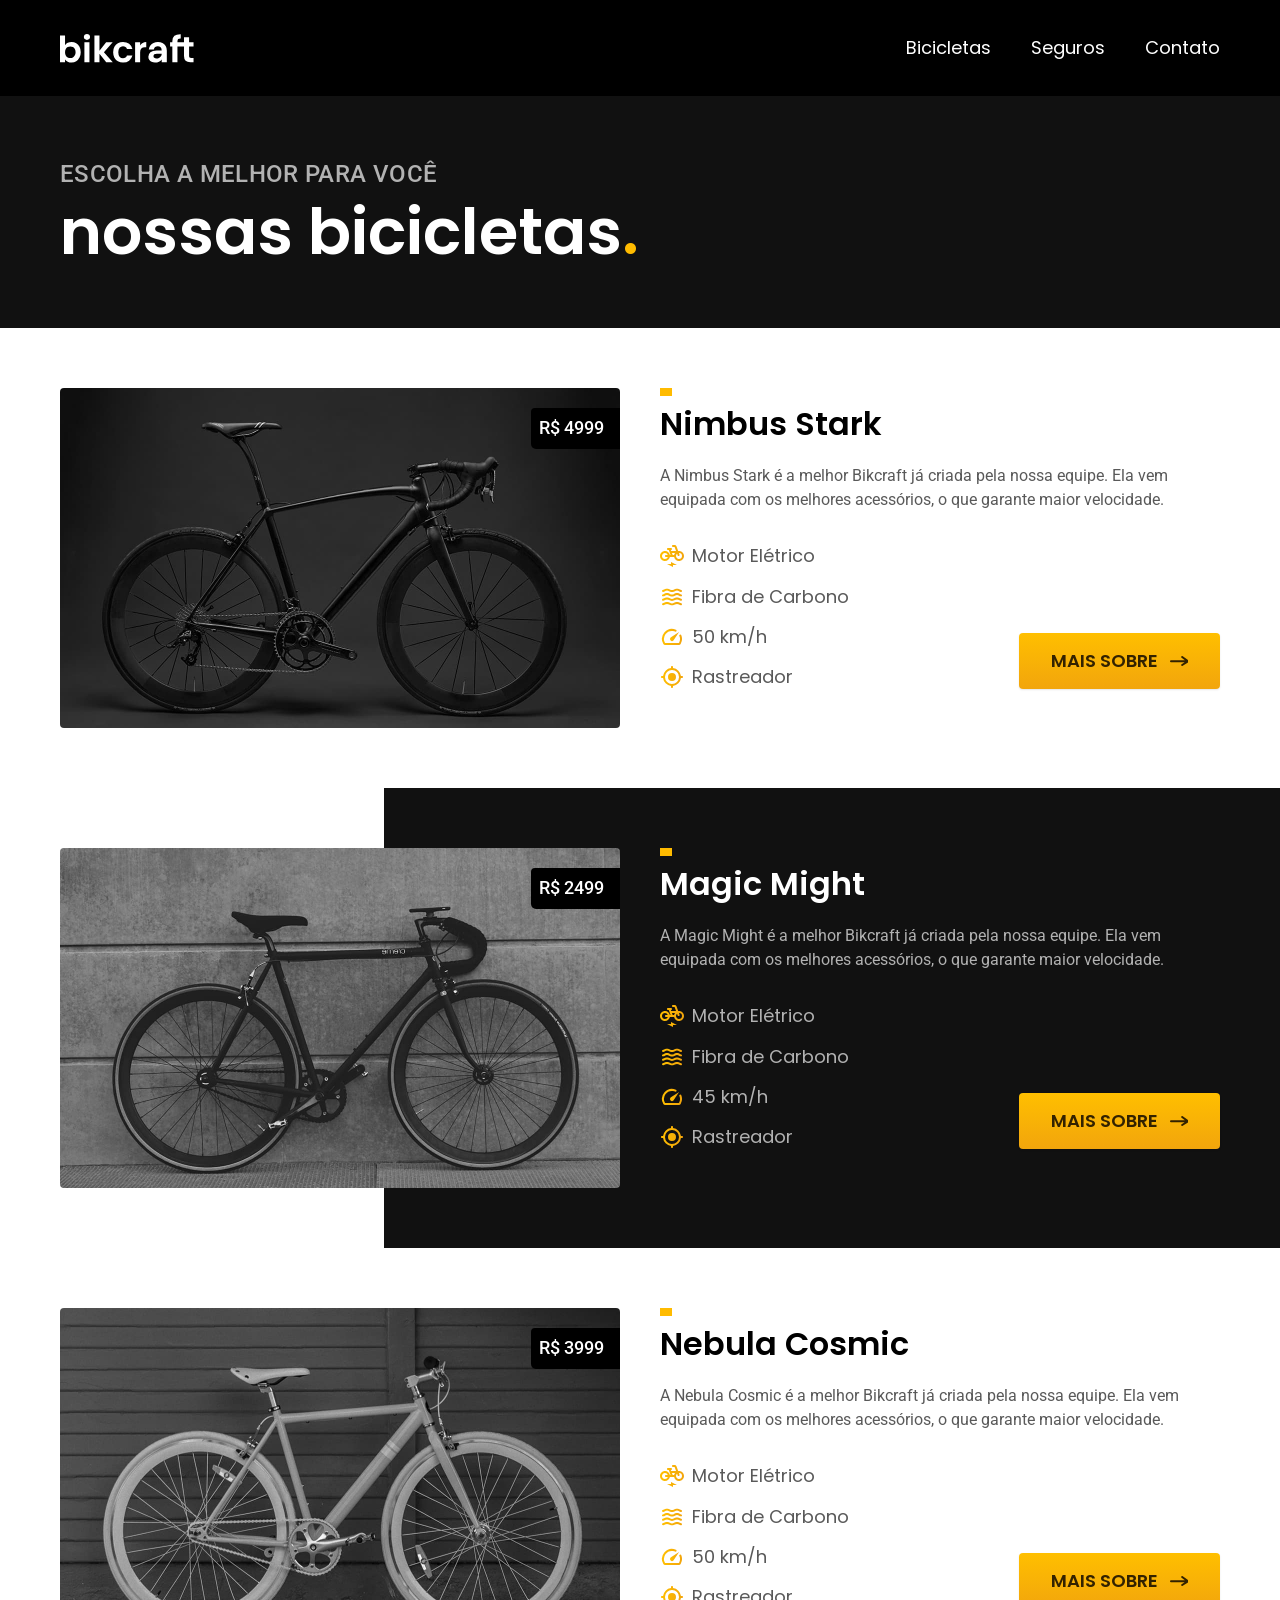
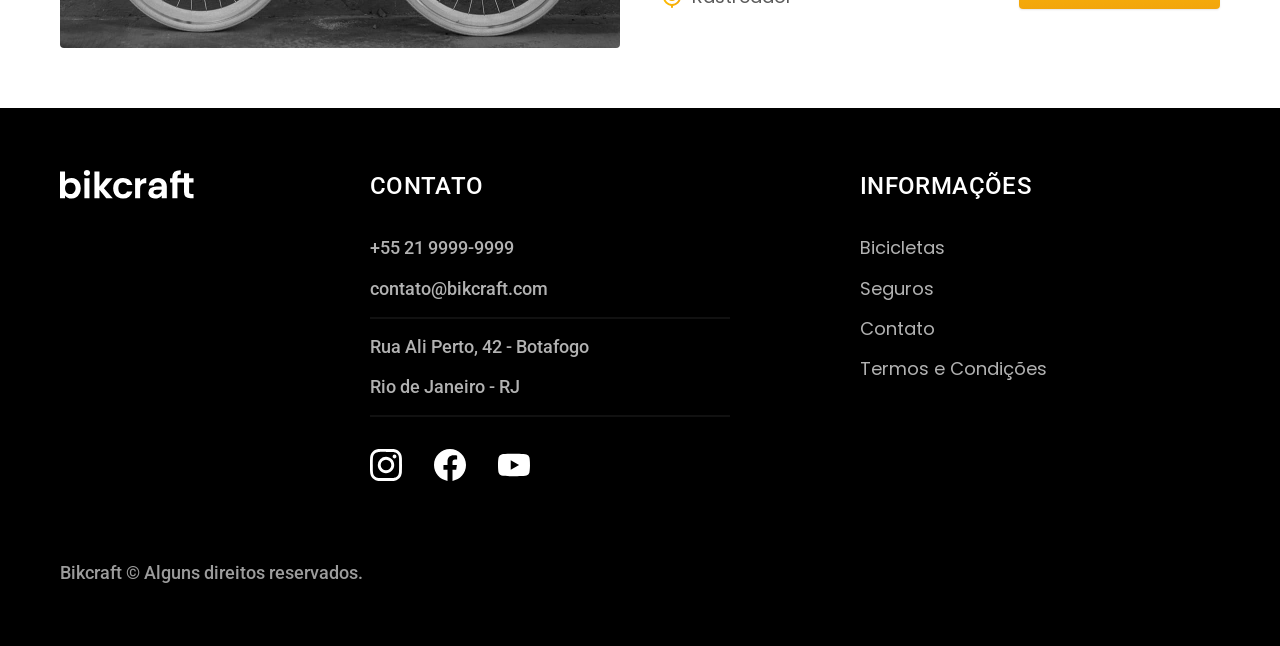
==== bicicletas.html @ 34d0e135 "feat(bicycles): add bicycle page" ====
<!DOCTYPE html>
<html lang="pt-br">

<head>
    <meta charset="UTF-8">
    <meta name="viewport" content="width=device-width, initial-scale=1.0">
    <meta name="description" content="Termos e condições.">
    <title>Bicicletas | Bikcraft</title>
    <link rel="stylesheet" href="./css/style.css">
    <link rel="preconnect" href="https://fonts.googleapis.com">
    <link rel="preconnect" href="https://fonts.gstatic.com" crossorigin>
    <link href="https://fonts.googleapis.com/css2?family=Merriweather:ital,wght@1,900&family=Poppins:wght@400;600&family=Roboto:wght@400;500&display=swap" rel="stylesheet">
</head>

<body id="bicicletas">
    <header class="header-bg">
        <div class="header container">
            <a href="./">
                <img src="./img/bikcraft.svg" alt="Bikcraft">
            </a>
            <nav aria-label="primaria">
                <ul class="header-menu cor-0 font-1-m">
                    <li><a href="./bicicletas.html">Bicicletas</a></li>
                    <li><a href="./seguros.html">Seguros</a></li>
                    <li><a href="./contato.html">Contato</a></li>
                </ul>
            </nav>
        </div>
    </header>
    <main>
        <div class="titulo-bg">
            <div class="titulo container">
                <p class="font-2-l-b cor-5">Escolha a melhor para você</p>
                <h1 class="font-1-xxl cor-0">nossas bicicletas<span class="cor-p1">.</span></h1>
            </div>
        </div>
        <div class="bicicletas container">
            <div class="bicicletas-imagem">
                <img src="./img/bicicletas/nimbus.jpg" alt="Bicicleta preta">
                <span class="font-2-m cor-0">R$ 4999</span>
            </div>
            <div class="bicicletas-conteudo">
                <h2 class="font-1-xl">Nimbus Stark</h2>
                <p class="font-2-s cor-8">A Nimbus Stark é a melhor Bikcraft já criada pela nossa equipe. Ela vem equipada com os melhores acessórios, o que garante maior velocidade.</p>
                <ul class="font-1-m cor-8">
                    <li><img src="./img/icones/eletrica.svg" alt="">Motor Elétrico</li>
                    <li><img src="./img/icones/carbono.svg" alt="">Fibra de Carbono</li>
                    <li><img src="./img/icones/velocidade.svg" alt="">50 km/h</li>
                    <li><img src="./img/icones/rastreador.svg" alt="">Rastreador</li>
                </ul>
                <a class="botao seta" href="./bicicletas/nimbus.html">Mais sobre</a>
            </div>
        </div>
        <div class="bicicletas-bg">
            <div class="bicicletas container">
                <div class="bicicletas-imagem">
                    <img src="./img/bicicletas/magic.jpg" alt="Bicicleta preta">
                    <span class="font-2-m cor-0">R$ 2499</span>
                </div>
                <div class="bicicletas-conteudo">
                    <h2 class="font-1-xl cor-0">Magic Might</h2>
                    <p class="font-2-s cor-5">A Magic Might é a melhor Bikcraft já criada pela nossa equipe. Ela vem equipada com os melhores acessórios, o que garante maior velocidade.</p>
                    <ul class="font-1-m cor-5">
                        <li><img src="./img/icones/eletrica.svg" alt="">Motor Elétrico</li>
                        <li><img src="./img/icones/carbono.svg" alt="">Fibra de Carbono</li>
                        <li><img src="./img/icones/velocidade.svg" alt="">45 km/h</li>
                        <li><img src="./img/icones/rastreador.svg" alt="">Rastreador</li>
                    </ul>
                    <a class="botao seta" href="./bicicletas/magic.html">Mais sobre</a>
                </div>
            </div>
        </div>
        <div class="bicicletas container">
            <div class="bicicletas-imagem">
                <img src="./img/bicicletas/nebula.jpg" alt="Bicicleta preta">
                <span class="font-2-m cor-0">R$ 3999</span>
            </div>
            <div class="bicicletas-conteudo">
                <h2 class="font-1-xl">Nebula Cosmic</h2>
                <p class="font-2-s cor-8">A Nebula Cosmic é a melhor Bikcraft já criada pela nossa equipe. Ela vem equipada com os melhores acessórios, o que garante maior velocidade.</p>
                <ul class="font-1-m cor-8">
                    <li><img src="./img/icones/eletrica.svg" alt="">Motor Elétrico</li>
                    <li><img src="./img/icones/carbono.svg" alt="">Fibra de Carbono</li>
                    <li><img src="./img/icones/velocidade.svg" alt="">50 km/h</li>
                    <li><img src="./img/icones/rastreador.svg" alt="">Rastreador</li>
                </ul>
                <a class="botao seta" href="./bicicletas/nebula.html">Mais sobre</a>
            </div>
        </div>
    </main>
    <footer class="footer-bg">
        <div class="footer container">
            <img src="./img/bikcraft.svg" alt="Bikcraft">
            <div class="footer-contato">
                <h3 class="font-2-l-b cor-0">Contato</h3>
                <ul class="font-2-m cor-5">
                    <li><a href="tel:+552199999999">+55 21 9999-9999</a></li>
                    <li><a href="mailto:contato@bikcraft.com">contato@bikcraft.com</a></li>
                    <li>Rua Ali Perto, 42 - Botafogo</li>
                    <li>Rio de Janeiro - RJ</li>
                </ul>
                <div class="footer-redes">
                    <a href="./"><img src="./img/redes/instagram.svg" alt="Instagram"></a>
                    <a href="./"><img src="./img/redes/facebook.svg" alt="Facebook"></a>
                    <a href="./"><img src="./img/redes/youtube.svg" alt="Youtube"></a>
                </div>
            </div>
            <div class="footer-informacoes">
                <h3 class="font-2-l-b cor-0">Informações</h3>
                <nav>
                    <ul class="font-1-m cor-5">
                        <li><a href="./bicicletas.html">Bicicletas</a></li>
                        <li><a href="./seguros.html">Seguros</a></li>
                        <li><a href="./contato.html">Contato</a></li>
                        <li><a href="./termos.html">Termos e Condições</a></li>
                    </ul>
                </nav>
            </div>
            <p class="footer-copy font-2-m cor-6">Bikcraft © Alguns direitos reservados.</p>
        </div>
    </footer>
---- css/style.css ----
@import url(./global/global.css);
@import url(./global/header.css);
@import url(./global/footer.css);

/* utilidades */
@import url(./utilidades/tipografia.css);
@import url(./utilidades/cores.css);
@import url(./utilidades/componentes.css);

/* home */
@import url(./home/introducao.css);
@import url(./home/tecnologia.css);
@import url(./home/parceiros.css);
@import url(./home/depoimento.css);

/* bicicletas */
@import url(./bicicletas/bicicletas-lista.css);
@import url(./bicicletas/bicicletas.css);

/* seguros */
@import url(./seguros/seguros.css);

/* termos */
@import url(./termos/termos.css);
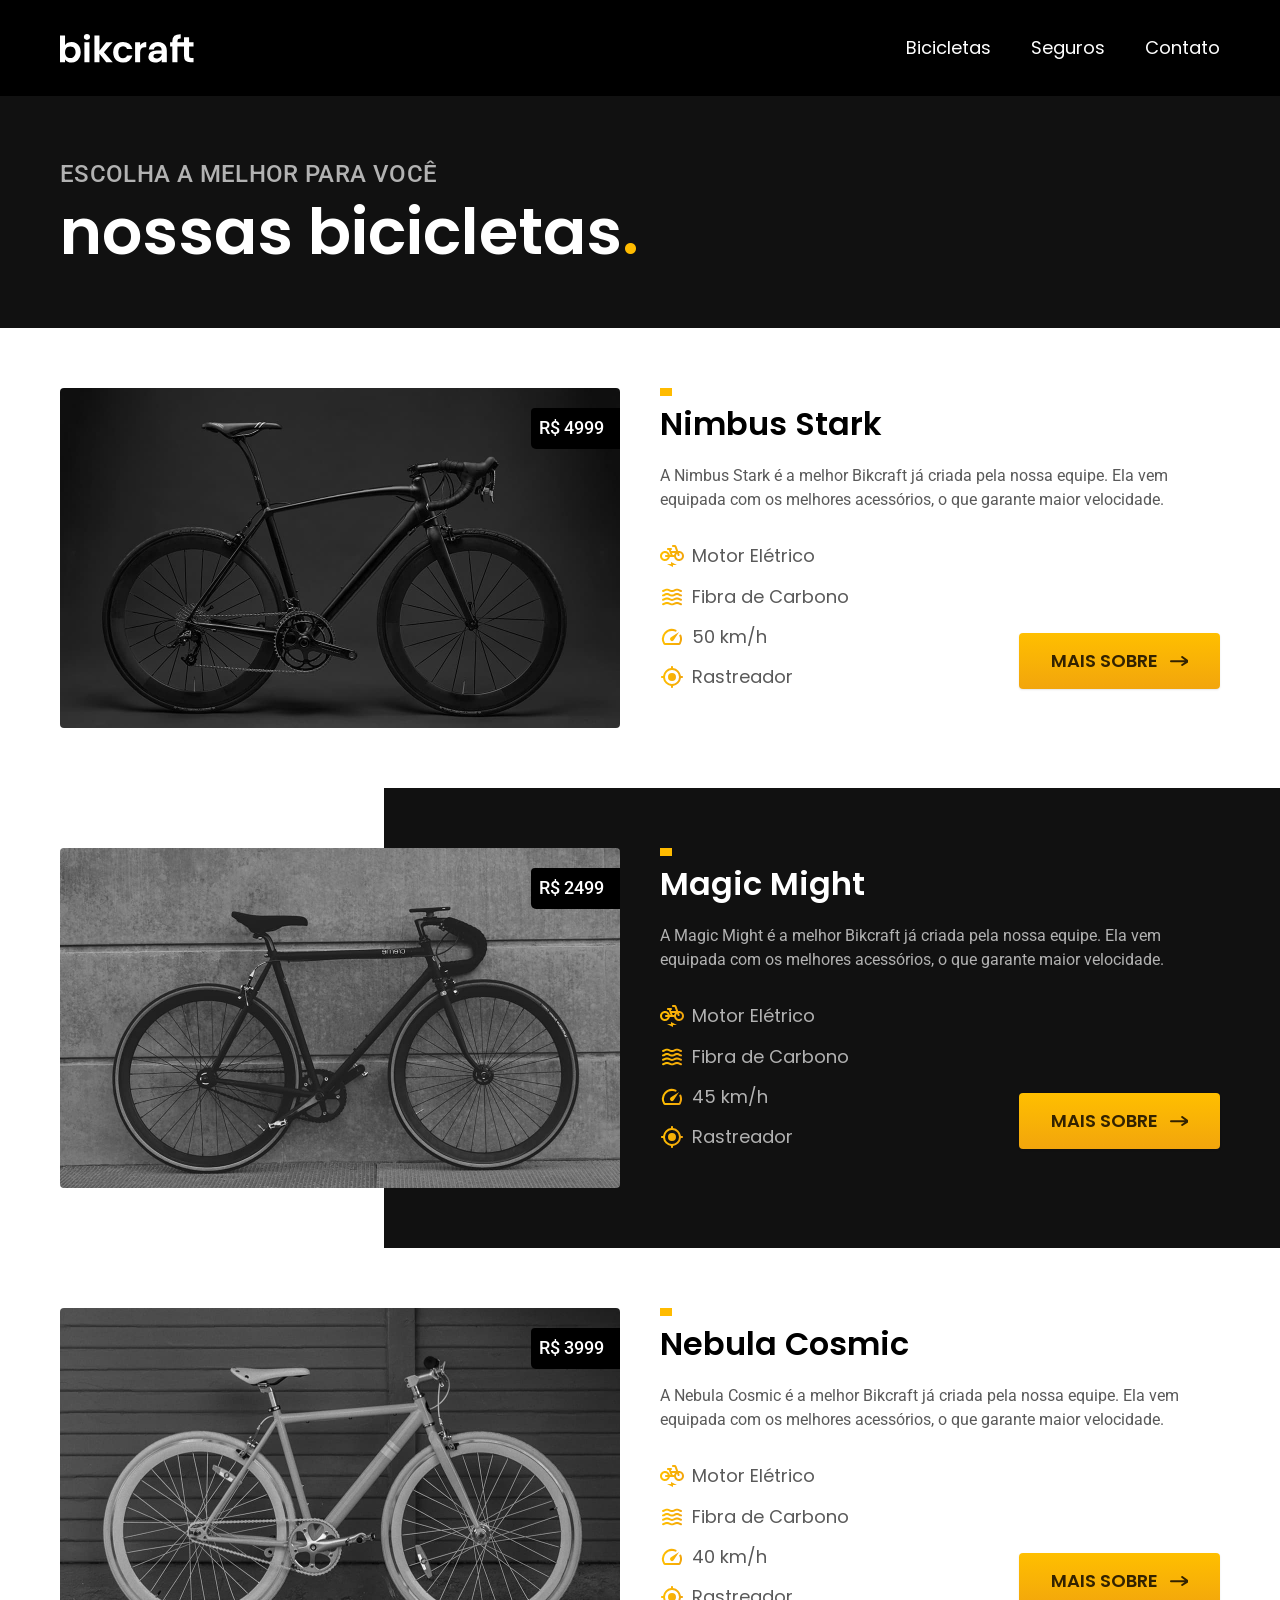
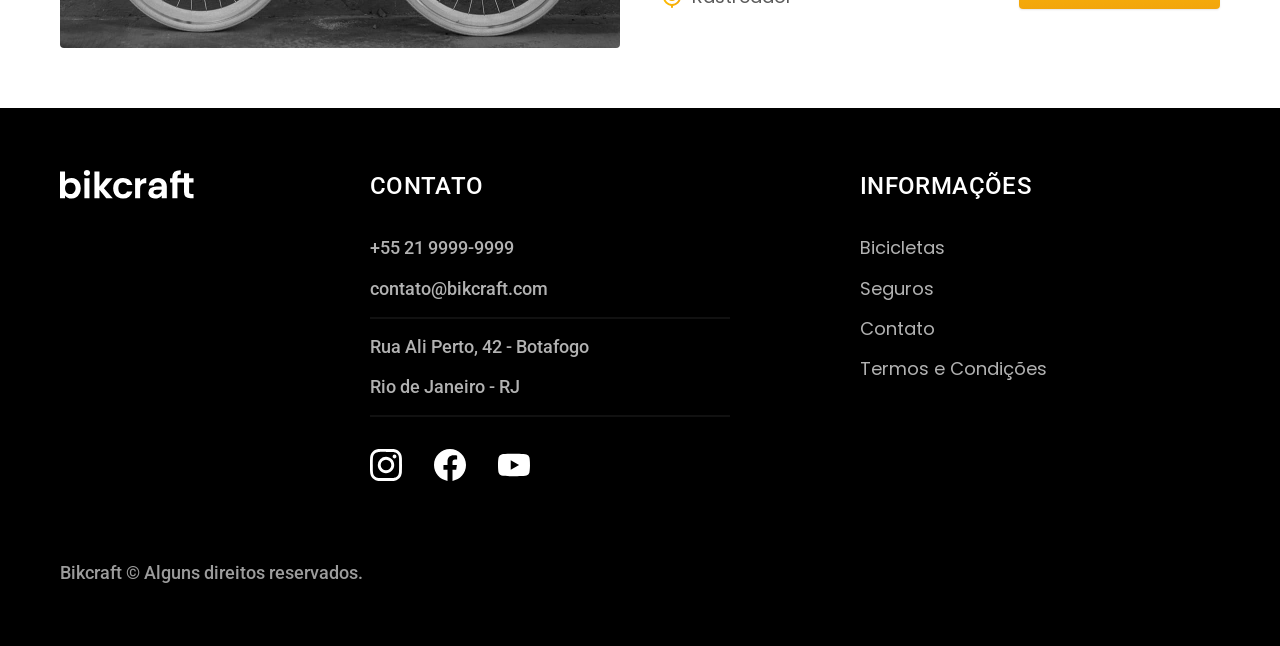
==== commit 64303f62: "fix(internal-bicycles): correctly records the mileage of each bicycle" ====
--- a/bicicletas.html
+++ b/bicicletas.html
@@ -81,7 +81,7 @@
                 <ul class="font-1-m cor-8">
                     <li><img src="./img/icones/eletrica.svg" alt="">Motor Elétrico</li>
                     <li><img src="./img/icones/carbono.svg" alt="">Fibra de Carbono</li>
-                    <li><img src="./img/icones/velocidade.svg" alt="">50 km/h</li>
+                    <li><img src="./img/icones/velocidade.svg" alt="">40 km/h</li>
                     <li><img src="./img/icones/rastreador.svg" alt="">Rastreador</li>
                 </ul>
                 <a class="botao seta" href="./bicicletas/nebula.html">Mais sobre</a>
--- a/css/style.css
+++ b/css/style.css
@@ -17,8 +17,14 @@
 @import url(./bicicletas/bicicletas-lista.css);
 @import url(./bicicletas/bicicletas.css);
 
+/* bicicleta */
+@import url(./bicicleta/bicicleta.css);
+@import url(./bicicleta/seguro.css);
+
 /* seguros */
 @import url(./seguros/seguros.css);
+@import url(./seguros/vantagens.css);
+@import url(./seguros/perguntas.css);
 
 /* termos */
 @import url(./termos/termos.css);
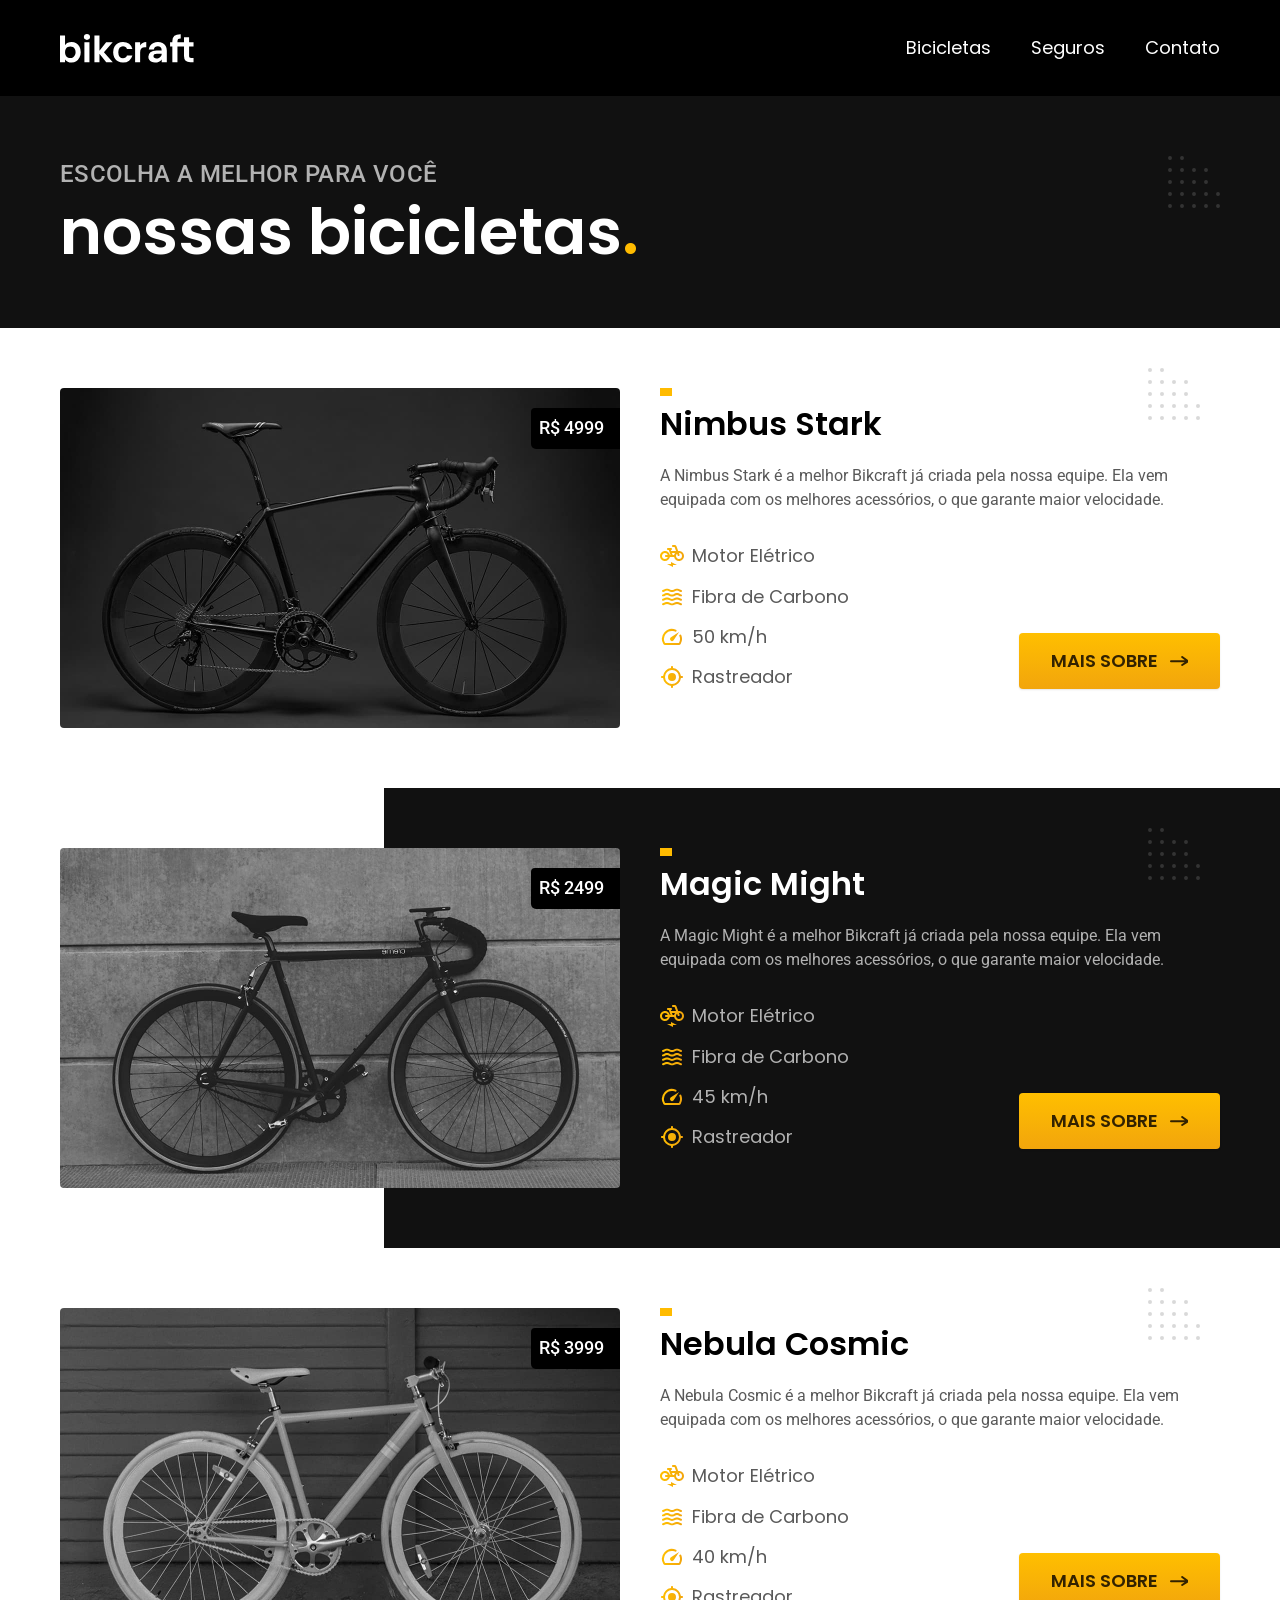
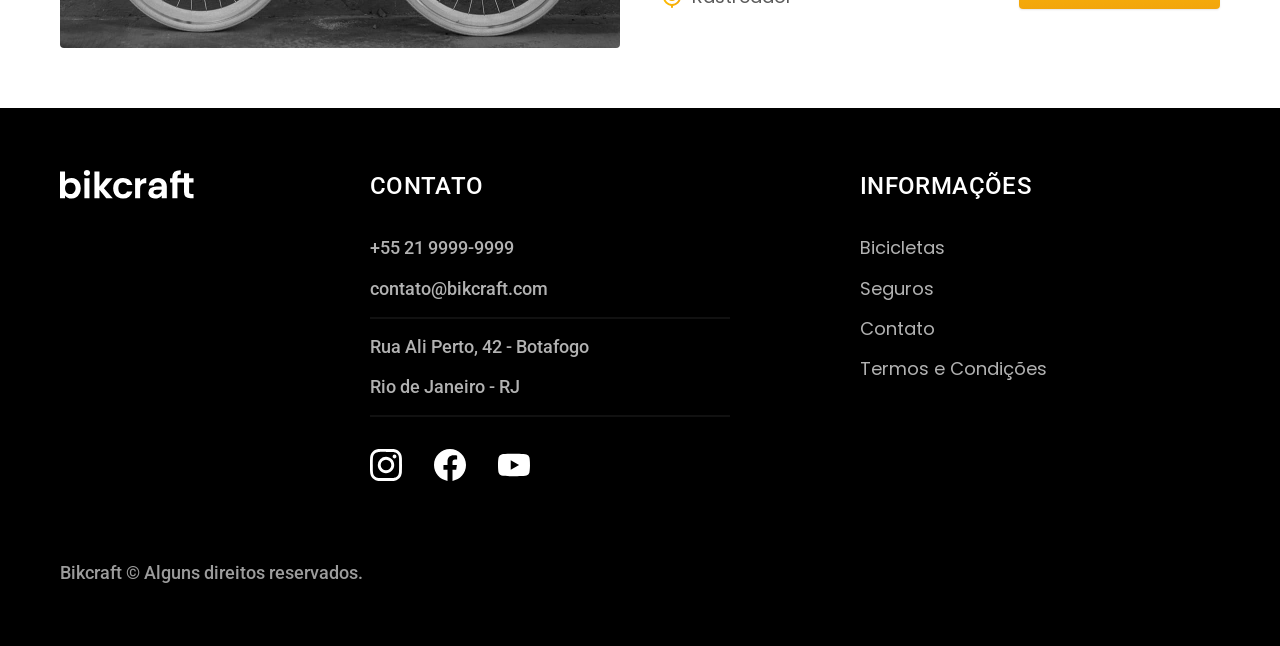
==== commit 43d0ae7d: "perf(optimization): optimizes image loading on the homepage and CSS on the pages" ====
--- a/bicicletas.html
+++ b/bicicletas.html
@@ -6,6 +6,7 @@
     <meta name="viewport" content="width=device-width, initial-scale=1.0">
     <meta name="description" content="Termos e condições.">
     <title>Bicicletas | Bikcraft</title>
+    <link rel="preload" href="./css/style.css" as="style">
     <link rel="stylesheet" href="./css/style.css">
     <link rel="preconnect" href="https://fonts.googleapis.com">
     <link rel="preconnect" href="https://fonts.gstatic.com" crossorigin>
--- a/css/style.css
+++ b/css/style.css
@@ -6,6 +6,7 @@
 @import url(./utilidades/tipografia.css);
 @import url(./utilidades/cores.css);
 @import url(./utilidades/componentes.css);
+@import url(./utilidades/formulario.css);
 
 /* home */
 @import url(./home/introducao.css);
@@ -26,5 +27,12 @@
 @import url(./seguros/vantagens.css);
 @import url(./seguros/perguntas.css);
 
+/* contato */
+@import url(./contato/contato.css);
+@import url(./contato/lojas.css);
+
+/* orçamento */
+@import url(./orcamento/orcamento.css);
+
 /* termos */
-@import url(./termos/termos.css);+@import url(./termos/termos.css);
--- a/css/style.css
+++ b/css/style.css
@@ -6,6 +6,7 @@
 @import url(./utilidades/tipografia.css);
 @import url(./utilidades/cores.css);
 @import url(./utilidades/componentes.css);
+@import url(./utilidades/formulario.css);
 
 /* home */
 @import url(./home/introducao.css);
@@ -26,5 +27,12 @@
 @import url(./seguros/vantagens.css);
 @import url(./seguros/perguntas.css);
 
+/* contato */
+@import url(./contato/contato.css);
+@import url(./contato/lojas.css);
+
+/* orçamento */
+@import url(./orcamento/orcamento.css);
+
 /* termos */
-@import url(./termos/termos.css);+@import url(./termos/termos.css);
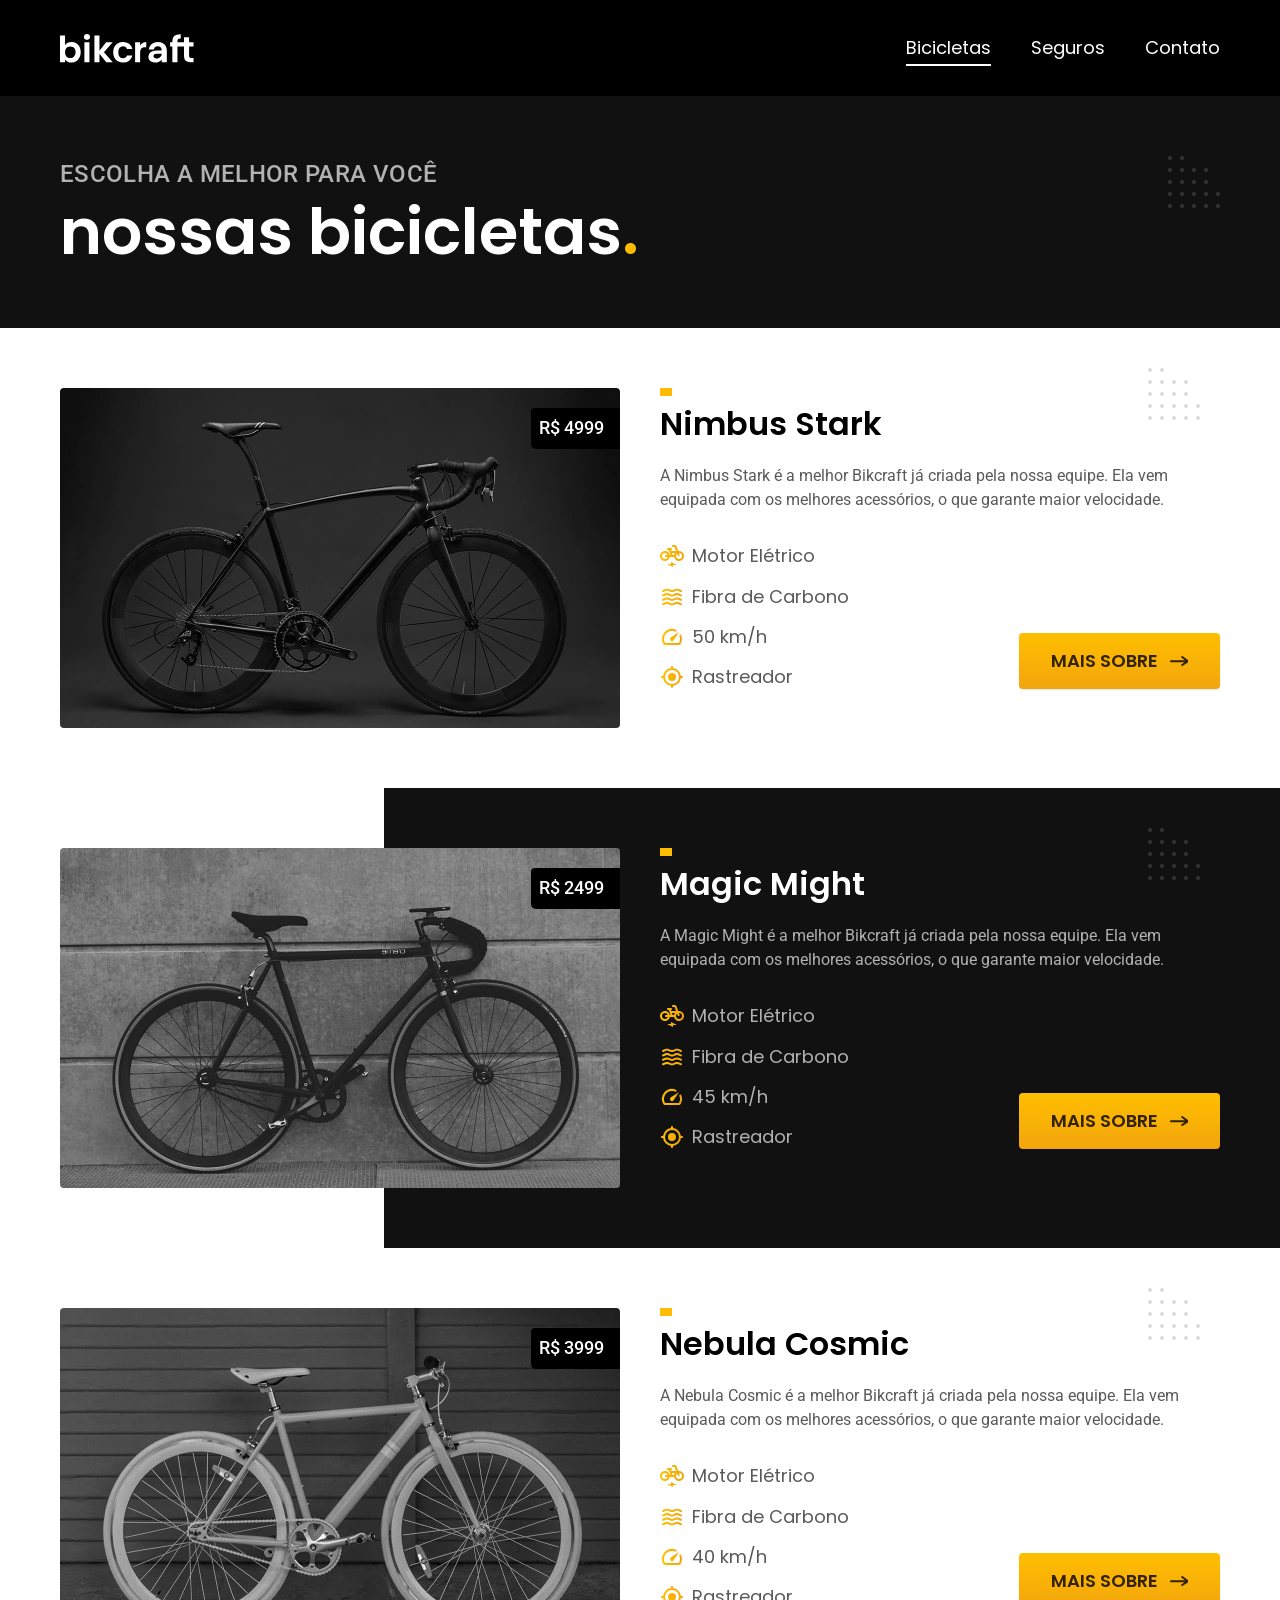
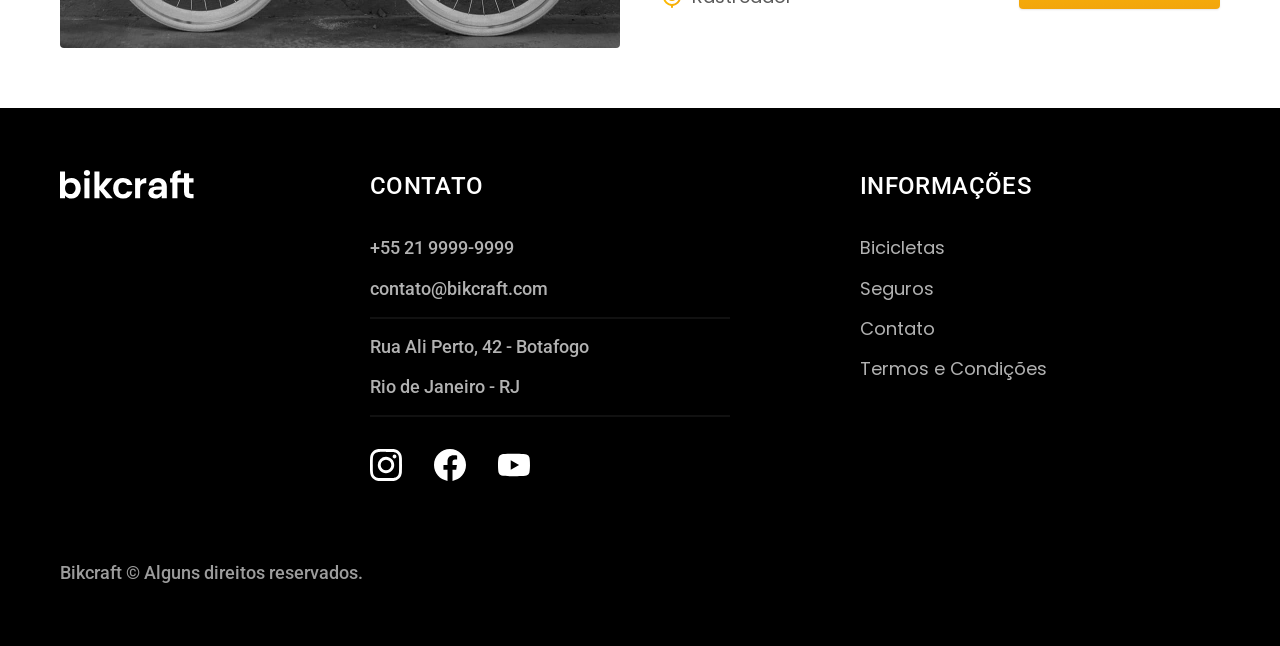
==== commit 2ab19b49: "feat(active-menu): adds the active menu item to the header" ====
--- a/bicicletas.html
+++ b/bicicletas.html
@@ -119,4 +119,6 @@
             </div>
             <p class="footer-copy font-2-m cor-6">Bikcraft © Alguns direitos reservados.</p>
         </div>
-    </footer>+    </footer>
+    <script src="./js/script.js"></script>
+</body>
